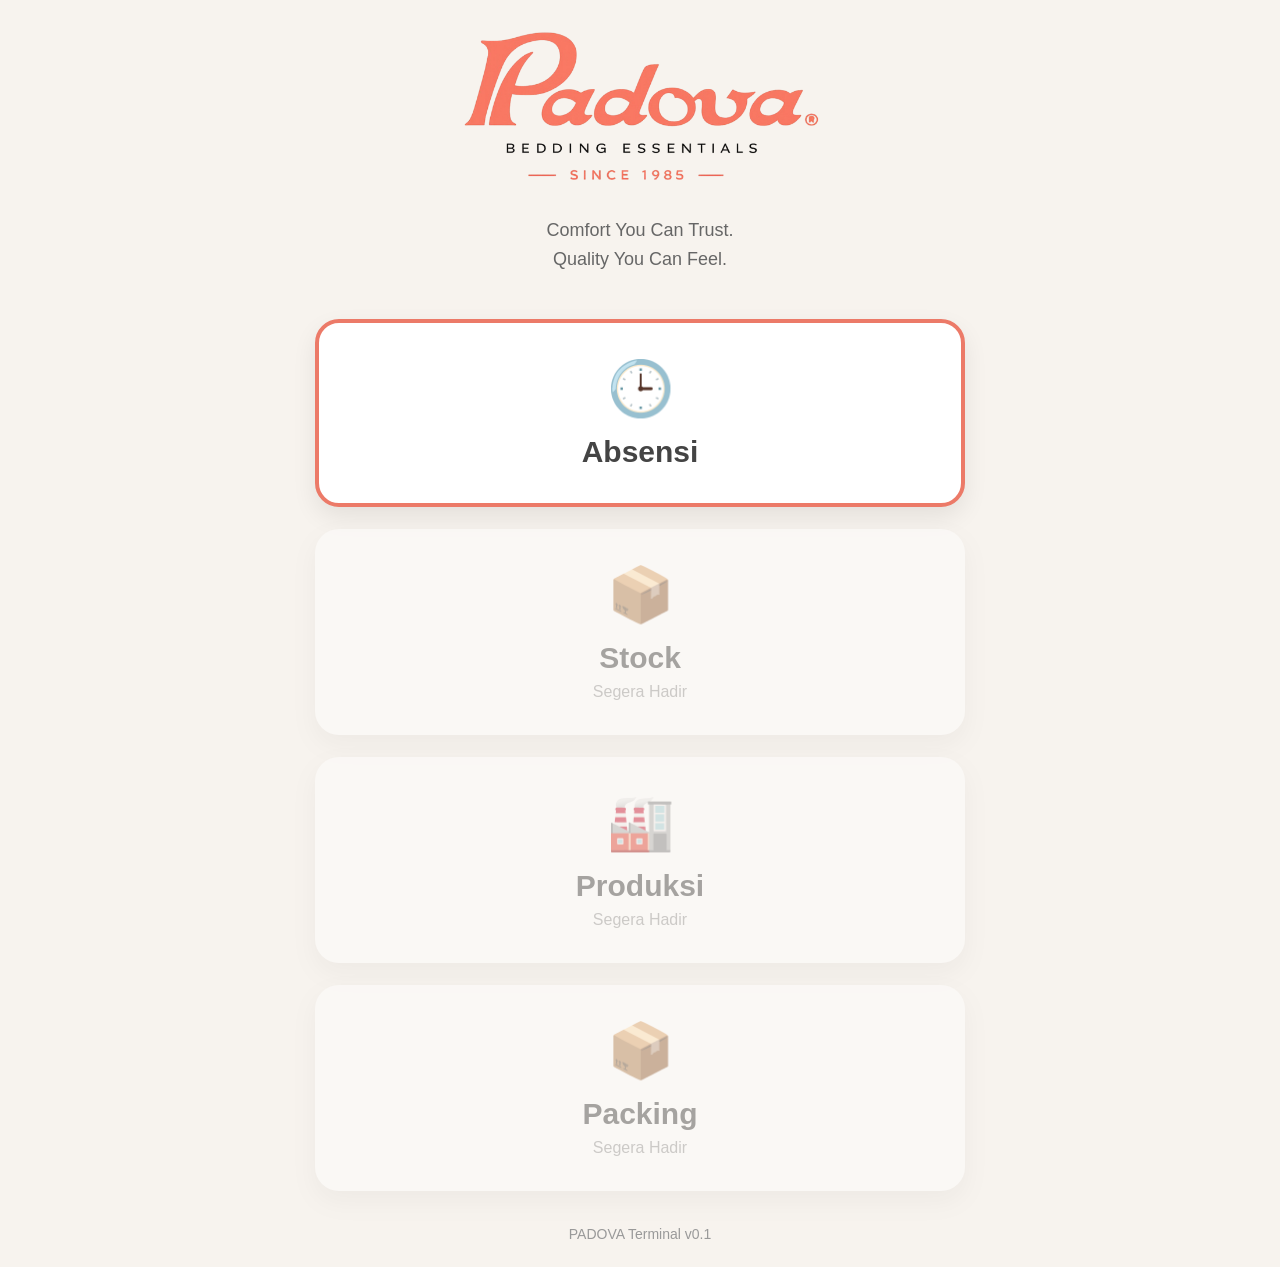
==== index.html @ 9daade7a "Update index.html" ====
<!DOCTYPE html>
<html lang="id">


<head>


<meta charset="UTF-8">


<meta name="viewport" content="width=device-width, initial-scale=1.0">


<title>PADOVA Terminal</title>


<link rel="stylesheet" href="style.css">


</head>


<body>


<div id="home" class="page active">


<div class="container">


<img src="Logo%20Primary.png" class="logo" id="padovaLogo" onclick="handleLogoTap()">


<div class="tagline">


Comfort You Can Trust.<br>
Quality You Can Feel.


</div>


<div class="card activeCard" onclick="showAttendance()">


<div class="icon">🕒</div>


<div class="title">Absensi</div>


</div>


<div class="card disabled">


<div class="icon">📦</div>


<div class="title">Stock</div>


<div class="subtitle">Segera Hadir</div>


</div>


<div class="card disabled">


<div class="icon">🏭</div>


<div class="title">Produksi</div>


<div class="subtitle">Segera Hadir</div>


</div>


<div class="card disabled">


<div class="icon">📦</div>


<div class="title">Packing</div>


<div class="subtitle">Segera Hadir</div>


</div>


<div class="version">


PADOVA Terminal v0.1


</div>


</div>


</div>


<div id="attendance" class="page">


<div class="container">


<div class="back" onclick="goHome()">


← Kembali


</div>


<h1>ABSENSI</h1>


<p id="attendanceInstruction" class="instruction">


Scan kartu karyawan kamu untuk memulai absensi.


</p>


<p id="attendanceHint" class="hint">


📸 Setelah scan, tetap diam beberapa detik agar kamera mengambil foto.


</p>


<div id="cameraBox" class="cameraBox">


<video id="cameraPreview" class="cameraPreview" autoplay muted playsinline></video>


<div id="countdownOverlay" class="countdownOverlay" hidden>3...</div>


<div id="cameraFallback" class="cameraFallback">


📷


</div>


<canvas id="selfieCanvas" hidden></canvas>


</div>


<p id="cameraStatus" class="cameraStatus">


Kamera belum aktif.


</p>


<div id="workflowPanel" class="workflowPanel" hidden>


<div id="workflowName" class="workflowName"></div>


<div id="workflowTitle" class="workflowTitle"></div>


<p id="workflowText" class="workflowText"></p>


</div>


<div id="qrResult" class="qrResult" hidden>


<div class="qrLabel">QR terbaca</div>


<div id="qrEmployeeId" class="qrEmployeeId">-</div>


<div class="attendanceActionBlock">


<div class="qrLabel">Status absensi</div>


<div id="attendanceAction" class="attendanceAction">-</div>


<div id="attendanceNote" class="attendanceNote">-</div>


</div>


</div>


</div>


</div>


<div id="adminDashboard" class="page">


<div class="container">


<div class="back" onclick="goHome()">


← Kembali


</div>


<h1>ADMIN</h1>


<p class="instruction">


Pusat kontrol PADOVA Terminal.


</p>


<div class="card disabled">


<div class="icon">👤</div>


<div class="title">Staff</div>


<div class="subtitle">Segera Hadir</div>


</div>


<div class="card disabled">


<div class="icon">📦</div>


<div class="title">Inventory</div>


<div class="subtitle">Segera Hadir</div>


</div>


<div class="card activeCard" onclick="showQrGenerator()">


<div class="icon">🏷</div>


<div class="title">QR Generator</div>


</div>


<div class="card disabled">


<div class="icon">⚙</div>


<div class="title">Settings</div>


<div class="subtitle">Segera Hadir</div>


</div>


</div>


</div>


<div id="qrGenerator" class="page">


<div class="container">


<div class="back" onclick="showAdminDashboard()">


← Kembali


</div>


<h1>QR GENERATOR</h1>


<p class="instruction">


Buat QR code untuk Staff atau Inventory.


</p>


<div id="qrTypeMenu">


<div class="card activeCard" onclick="showQrForm('staff')">


<div class="icon">👤</div>


<div class="title">Staff QR</div>


</div>


<div class="card activeCard" onclick="showQrForm('inventory')">


<div class="icon">📦</div>


<div class="title">Inventory QR</div>


</div>


</div>


<div id="qrFormPanel" class="qrFormPanel" hidden>


<div class="adminSectionHeader">


<button class="secondaryButton" type="button" onclick="showQrTypeMenu()">← Pilih Jenis QR</button>


</div>


<div id="staffQrFields" hidden>


<label class="formLabel" for="staffQrName">Nama</label>


<input id="staffQrName" class="formInput" type="text" autocomplete="off">


<label class="formLabel" for="staffQrId">Staff ID</label>


<input id="staffQrId" class="formInput" type="text" autocomplete="off">


<button class="primaryButton" type="button" onclick="generateStaffQr()">Generate QR</button>


</div>


<div id="inventoryQrFields" hidden>


<label class="formLabel" for="inventoryQrName">Nama Barang</label>


<input id="inventoryQrName" class="formInput" type="text" autocomplete="off">


<label class="formLabel" for="inventoryQrSku">SKU</label>


<input id="inventoryQrSku" class="formInput" type="text" autocomplete="off">


<button class="primaryButton" type="button" onclick="generateInventoryQr()">Generate QR</button>


</div>


<p id="qrGeneratorStatus" class="cameraStatus"></p>


<div id="qrPreviewPanel" class="qrPreviewPanel" hidden>


<canvas id="qrPreviewCanvas" class="qrPreviewCanvas"></canvas>


<div id="qrPreviewLabel" class="qrPreviewLabel"></div>


<button class="primaryButton" type="button" onclick="downloadGeneratedQr()">Download PNG</button>


</div>


</div>


</div>


</div>


<div id="adminPinModal" class="pinModal" hidden>


<div class="pinDialog">


<h2>Masukkan PIN Admin</h2>


<input id="adminPinInput" class="pinInput" type="password" inputmode="numeric" maxlength="4" autocomplete="off" placeholder="••••">


<p id="adminPinError" class="pinError" hidden>PIN salah.</p>


<div class="pinActions">


<button class="secondaryButton" type="button" onclick="closeAdminPinDialog()">Batal</button>


<button class="primaryButton" type="button" onclick="submitAdminPin()">Masuk</button>


</div>


</div>


</div>


<script src="script.js"></script>


</body>


</html>
---- style.css ----
*{
margin:0;
padding:0;
box-sizing:border-box;
font-family:Arial,sans-serif;
}


body{
background:#F7F3EE;
}


[hidden]{
display:none!important;
}


.page{
display:none;
min-height:100vh;
padding:25px;
justify-content:center;
align-items:center;
}


.page.active{
display:flex;
}


.container{
width:100%;
max-width:650px;
margin:auto;
text-align:center;
}


.logo{
display:block;
width:100%;
max-width:380px;
margin:0 auto 25px;
user-select:none;
}


.tagline{
margin-bottom:45px;
font-size:18px;
line-height:1.6;
color:#666;
}


.card{
background:#fff;
border-radius:24px;
padding:34px;
margin-bottom:22px;
box-shadow:0 10px 25px rgba(0,0,0,.08);
cursor:pointer;
transition:.2s;
}


.card:hover{
transform:translateY(-3px);
}


.activeCard{
border:4px solid #EC7A68;
}


.disabled{
opacity:.45;
pointer-events:none;
}


.icon{
font-size:54px;
margin-bottom:15px;
}


.title{
font-size:30px;
font-weight:bold;
color:#444;
}


.subtitle{
margin-top:8px;
color:#999;
}


.version{
margin-top:35px;
font-size:14px;
color:#999;
}


.back{
display:inline-block;
margin-bottom:35px;
font-size:18px;
font-weight:bold;
color:#EC7A68;
cursor:pointer;
}


h1{
margin-bottom:30px;
color:#444;
}


p{
font-size:20px;
color:#666;
}


.cameraBox{
margin-top:35px;
height:380px;
border:4px solid #EC7A68;
border-radius:24px;
position:relative;
overflow:hidden;
display:flex;
justify-content:center;
align-items:center;
background:#fff;
}


.cameraPreview{
width:100%;
height:100%;
object-fit:cover;
display:none;
background:#222;
}


.cameraPreview.active{
display:block;
}


.cameraFallback{
position:absolute;
inset:0;
display:flex;
justify-content:center;
align-items:center;
font-size:90px;
background:#fff;
}


.cameraFallback.hidden{
display:none;
}


.countdownOverlay{
position:absolute;
inset:0;
display:flex;
justify-content:center;
align-items:center;
font-size:110px;
font-weight:bold;
color:#fff;
background:rgba(0,0,0,.45);
z-index:2;
}


.cameraStatus{
margin-top:18px;
font-size:17px;
color:#888;
line-height:1.6;
}


.cameraStatus.error{
color:#EC7A68;
font-weight:bold;
}


.qrResult{
margin-top:22px;
padding:22px;
border-radius:24px;
background:#fff;
border:4px solid #EC7A68;
box-shadow:0 10px 25px rgba(0,0,0,.08);
}


.qrLabel{
font-size:16px;
font-weight:bold;
color:#888;
text-transform:uppercase;
letter-spacing:0;
margin-bottom:8px;
}


.qrEmployeeId{
font-size:34px;
font-weight:bold;
color:#444;
}


.attendanceActionBlock{
margin-top:20px;
padding-top:20px;
border-top:2px solid #F1E4DE;
}


.attendanceAction{
font-size:40px;
font-weight:bold;
color:#EC7A68;
}


.attendanceNote{
margin-top:8px;
font-size:17px;
color:#666;
line-height:1.5;
}


.workflowPanel{
margin-top:35px;
padding:28px;
border-radius:24px;
background:#fff;
border:4px solid #EC7A68;
box-shadow:0 10px 25px rgba(0,0,0,.08);
}


.workflowName{
font-size:28px;
font-weight:bold;
color:#444;
margin-bottom:16px;
}


.workflowName:empty{
display:none;
}


.workflowTitle{
font-size:30px;
font-weight:bold;
color:#EC7A68;
line-height:1.35;
margin-bottom:18px;
}


.workflowText{
font-size:21px;
color:#555;
line-height:1.6;
white-space:pre-line;
}
.instruction{


margin-top:15px;


font-size:24px;


font-weight:bold;


color:#444;


line-height:1.5;


}


.hint{


margin-top:18px;


font-size:17px;


color:#888;


line-height:1.6;


}


.primaryButton,
.secondaryButton{
width:100%;
border:0;
border-radius:24px;
padding:20px 24px;
font-size:22px;
font-weight:bold;
cursor:pointer;
margin-top:18px;
}


.primaryButton{
background:#EC7A68;
color:#fff;
}


.secondaryButton{
background:#fff;
color:#EC7A68;
border:3px solid #EC7A68;
}


.adminSectionHeader{
margin-bottom:22px;
}


.qrFormPanel{
margin-top:28px;
padding:28px;
border-radius:24px;
background:#fff;
box-shadow:0 10px 25px rgba(0,0,0,.08);
text-align:left;
}


.formLabel{
display:block;
margin:18px 0 8px;
font-size:18px;
font-weight:bold;
color:#444;
}


.formInput{
width:100%;
border:3px solid #E7D8D1;
border-radius:18px;
padding:18px;
font-size:24px;
color:#444;
background:#fff;
}


.formInput:focus{
outline:none;
border-color:#EC7A68;
}


.qrPreviewPanel{
margin-top:26px;
padding-top:24px;
border-top:2px solid #F1E4DE;
text-align:center;
}


.qrPreviewCanvas{
width:100%;
max-width:320px;
height:auto;
background:#fff;
border:3px solid #F1E4DE;
border-radius:18px;
padding:16px;
}


.qrPreviewLabel{
margin-top:14px;
font-size:28px;
font-weight:bold;
color:#444;
word-break:break-word;
}


.pinModal{
position:fixed;
inset:0;
z-index:10;
display:flex;
align-items:center;
justify-content:center;
background:rgba(0,0,0,.35);
padding:25px;
}


.pinDialog{
width:100%;
max-width:420px;
padding:30px;
border-radius:24px;
background:#F7F3EE;
text-align:center;
box-shadow:0 20px 45px rgba(0,0,0,.22);
}


.pinDialog h2{
font-size:28px;
color:#444;
margin-bottom:22px;
}


.pinInput{
width:100%;
border:4px solid #EC7A68;
border-radius:24px;
padding:20px;
font-size:34px;
font-weight:bold;
text-align:center;
letter-spacing:0;
color:#444;
background:#fff;
}


.pinInput:focus{
outline:none;
}


.pinError{
margin-top:16px;
font-size:18px;
font-weight:bold;
color:#EC7A68;
}


.pinActions{
display:grid;
grid-template-columns:1fr 1fr;
gap:14px;
margin-top:10px;
}


.pinActions .primaryButton,
.pinActions .secondaryButton{
margin-top:18px;
padding:18px;
font-size:20px;
}
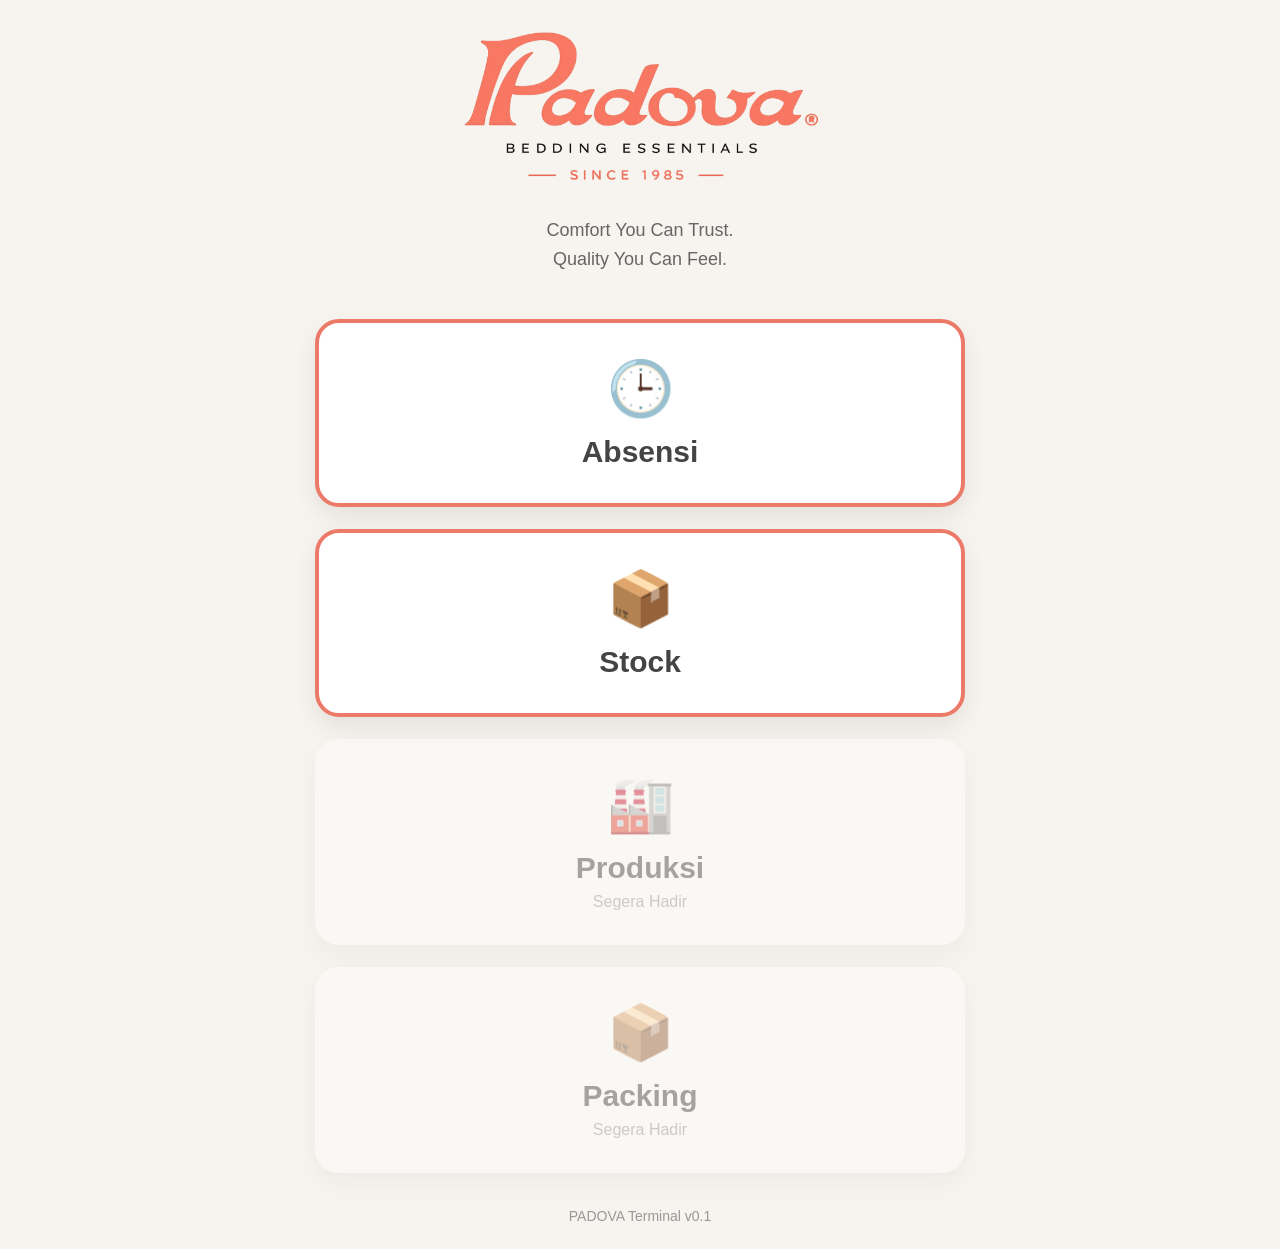
==== commit 2f2de2a1: "Update index.html" ====
--- a/index.html
+++ b/index.html
@@ -54,13 +54,40 @@
 </div>
 
 
+<div class="card activeCard" onclick="showStock()">
+
+
+<div class="icon">📦</div>
+
+
+<div class="title">Stock</div>
+
+
+</div>
+
+
 <div class="card disabled">
 
 
+<div class="icon">🏭</div>
+
+
+<div class="title">Produksi</div>
+
+
+<div class="subtitle">Segera Hadir</div>
+
+
+</div>
+
+
+<div class="card disabled">
+
+
 <div class="icon">📦</div>
 
 
-<div class="title">Stock</div>
+<div class="title">Packing</div>
 
 
 <div class="subtitle">Segera Hadir</div>
@@ -69,13 +96,310 @@
 </div>
 
 
+<div class="version">
+
+
+PADOVA Terminal v0.1
+
+
+</div>
+
+
+</div>
+
+
+</div>
+
+
+<div id="attendance" class="page">
+
+
+<div class="container">
+
+
+<div class="back" onclick="goHome()">
+
+
+← Kembali
+
+
+</div>
+
+
+<h1>ABSENSI</h1>
+
+
+<p id="attendanceInstruction" class="instruction">
+
+
+Scan kartu karyawan kamu untuk memulai absensi.
+
+
+</p>
+
+
+<p id="attendanceHint" class="hint">
+
+
+📸 Setelah scan, tetap diam beberapa detik agar kamera mengambil foto.
+
+
+</p>
+
+
+<div id="cameraBox" class="cameraBox">
+
+
+<video id="cameraPreview" class="cameraPreview" autoplay muted playsinline></video>
+
+
+<div id="countdownOverlay" class="countdownOverlay" hidden>3...</div>
+
+
+<div id="cameraFallback" class="cameraFallback">
+
+
+📷
+
+
+</div>
+
+
+<canvas id="selfieCanvas" hidden></canvas>
+
+
+</div>
+
+
+<p id="cameraStatus" class="cameraStatus">
+
+
+Kamera belum aktif.
+
+
+</p>
+
+
+<div id="workflowPanel" class="workflowPanel" hidden>
+
+
+<div id="workflowName" class="workflowName"></div>
+
+
+<div id="workflowTitle" class="workflowTitle"></div>
+
+
+<p id="workflowText" class="workflowText"></p>
+
+
+</div>
+
+
+<div id="qrResult" class="qrResult" hidden>
+
+
+<div class="qrLabel">QR terbaca</div>
+
+
+<div id="qrEmployeeId" class="qrEmployeeId">-</div>
+
+
+<div class="attendanceActionBlock">
+
+
+<div class="qrLabel">Status absensi</div>
+
+
+<div id="attendanceAction" class="attendanceAction">-</div>
+
+
+<div id="attendanceNote" class="attendanceNote">-</div>
+
+
+</div>
+
+
+</div>
+
+
+</div>
+
+
+</div>
+
+
+<div id="stock" class="page">
+
+
+<div class="container">
+
+
+<div class="back" onclick="goHome()">
+
+
+← Kembali
+
+
+</div>
+
+
+<h1>STOCK</h1>
+
+
+<p id="stockInstruction" class="instruction">
+
+
+Scan QR barang untuk mulai update stock.
+
+
+</p>
+
+
+<div id="stockCameraBox" class="cameraBox">
+
+
+<video id="stockCameraPreview" class="cameraPreview" autoplay muted playsinline></video>
+
+
+<div id="stockCameraFallback" class="cameraFallback">
+
+
+📦
+
+
+</div>
+
+
+</div>
+
+
+<p id="stockStatus" class="cameraStatus">
+
+
+Kamera belum aktif.
+
+
+</p>
+
+
+<div id="stockItemPanel" class="stockItemPanel" hidden>
+
+
+<div id="stockItemName" class="stockItemName">-</div>
+
+
+<div id="stockItemSku" class="stockItemSku">-</div>
+
+
+<div class="stockCurrentBlock">
+
+
+<div class="qrLabel">Stok Saat Ini</div>
+
+
+<div id="stockCurrentQty" class="stockCurrentQty">0 pcs</div>
+
+
+</div>
+
+
+<div class="stockQuantityBox">
+
+
+<div class="qrLabel">Jumlah</div>
+
+
+<div id="stockQuantityValue" class="stockQuantityValue">0</div>
+
+
+<div class="stockQuantityControls">
+
+
+<button type="button" class="quantityButton" onpointerdown="startStockQuantityHold(-10)" onpointerup="stopStockQuantityHold()" onpointerleave="stopStockQuantityHold()" onpointercancel="stopStockQuantityHold()">-10</button>
+
+
+<button type="button" class="quantityButton" onpointerdown="startStockQuantityHold(-1)" onpointerup="stopStockQuantityHold()" onpointerleave="stopStockQuantityHold()" onpointercancel="stopStockQuantityHold()">-1</button>
+
+
+<button type="button" class="quantityButton" onpointerdown="startStockQuantityHold(1)" onpointerup="stopStockQuantityHold()" onpointerleave="stopStockQuantityHold()" onpointercancel="stopStockQuantityHold()">+1</button>
+
+
+<button type="button" class="quantityButton" onpointerdown="startStockQuantityHold(10)" onpointerup="stopStockQuantityHold()" onpointerleave="stopStockQuantityHold()" onpointercancel="stopStockQuantityHold()">+10</button>
+
+
+</div>
+
+
+</div>
+
+
+<div class="stockActionGrid">
+
+
+<button type="button" class="stockActionButton stockInButton" onclick="handleStockAction('masuk')">🟢 MASUK</button>
+
+
+<button type="button" class="stockActionButton stockOutButton" onclick="handleStockAction('keluar')">🔴 KELUAR</button>
+
+
+</div>
+
+
+</div>
+
+
+<div id="stockSuccessPanel" class="workflowPanel" hidden>
+
+
+<div id="stockSuccessTitle" class="workflowTitle"></div>
+
+
+<p id="stockSuccessText" class="workflowText"></p>
+
+
+</div>
+
+
+</div>
+
+
+</div>
+
+
+<div id="adminDashboard" class="page">
+
+
+<div class="container">
+
+
+<div class="back" onclick="goHome()">
+
+
+← Kembali
+
+
+</div>
+
+
+<h1>ADMIN</h1>
+
+
+<p class="instruction">
+
+
+Pusat kontrol PADOVA Terminal.
+
+
+</p>
+
+
 <div class="card disabled">
 
 
-<div class="icon">🏭</div>
-
-
-<div class="title">Produksi</div>
+<div class="icon">👤</div>
+
+
+<div class="title">Staff</div>
 
 
 <div class="subtitle">Segera Hadir</div>
@@ -90,7 +414,7 @@
 <div class="icon">📦</div>
 
 
-<div class="title">Packing</div>
+<div class="title">Inventory</div>
 
 
 <div class="subtitle">Segera Hadir</div>
@@ -99,28 +423,46 @@
 </div>
 
 
-<div class="version">
-
-
-PADOVA Terminal v0.1
-
-
-</div>
-
-
-</div>
-
-
-</div>
-
-
-<div id="attendance" class="page">
+<div class="card activeCard" onclick="showQrGenerator()">
+
+
+<div class="icon">🏷</div>
+
+
+<div class="title">QR Generator</div>
+
+
+</div>
+
+
+<div class="card disabled">
+
+
+<div class="icon">⚙</div>
+
+
+<div class="title">Settings</div>
+
+
+<div class="subtitle">Segera Hadir</div>
+
+
+</div>
+
+
+</div>
+
+
+</div>
+
+
+<div id="qrGenerator" class="page">
 
 
 <div class="container">
 
 
-<div class="back" onclick="goHome()">
+<div class="back" onclick="showAdminDashboard()">
 
 
 ← Kembali
@@ -129,246 +471,39 @@
 </div>
 
 
-<h1>ABSENSI</h1>
-
-
-<p id="attendanceInstruction" class="instruction">
-
-
-Scan kartu karyawan kamu untuk memulai absensi.
+<h1>QR GENERATOR</h1>
+
+
+<p class="instruction">
+
+
+Buat QR code untuk Staff atau Inventory.
 
 
 </p>
 
 
-<p id="attendanceHint" class="hint">
-
-
-📸 Setelah scan, tetap diam beberapa detik agar kamera mengambil foto.
-
-
-</p>
-
-
-<div id="cameraBox" class="cameraBox">
-
-
-<video id="cameraPreview" class="cameraPreview" autoplay muted playsinline></video>
-
-
-<div id="countdownOverlay" class="countdownOverlay" hidden>3...</div>
-
-
-<div id="cameraFallback" class="cameraFallback">
-
-
-📷
-
-
-</div>
-
-
-<canvas id="selfieCanvas" hidden></canvas>
-
-
-</div>
-
-
-<p id="cameraStatus" class="cameraStatus">
-
-
-Kamera belum aktif.
-
-
-</p>
-
-
-<div id="workflowPanel" class="workflowPanel" hidden>
-
-
-<div id="workflowName" class="workflowName"></div>
-
-
-<div id="workflowTitle" class="workflowTitle"></div>
-
-
-<p id="workflowText" class="workflowText"></p>
-
-
-</div>
-
-
-<div id="qrResult" class="qrResult" hidden>
-
-
-<div class="qrLabel">QR terbaca</div>
-
-
-<div id="qrEmployeeId" class="qrEmployeeId">-</div>
-
-
-<div class="attendanceActionBlock">
-
-
-<div class="qrLabel">Status absensi</div>
-
-
-<div id="attendanceAction" class="attendanceAction">-</div>
-
-
-<div id="attendanceNote" class="attendanceNote">-</div>
-
-
-</div>
-
-
-</div>
-
-
-</div>
-
-
-</div>
-
-
-<div id="adminDashboard" class="page">
-
-
-<div class="container">
-
-
-<div class="back" onclick="goHome()">
-
-
-← Kembali
-
-
-</div>
-
-
-<h1>ADMIN</h1>
-
-
-<p class="instruction">
-
-
-Pusat kontrol PADOVA Terminal.
-
-
-</p>
-
-
-<div class="card disabled">
+<div id="qrTypeMenu">
+
+
+<div class="card activeCard" onclick="showQrForm('staff')">
 
 
 <div class="icon">👤</div>
 
 
-<div class="title">Staff</div>
-
-
-<div class="subtitle">Segera Hadir</div>
-
-
-</div>
-
-
-<div class="card disabled">
+<div class="title">Staff QR</div>
+
+
+</div>
+
+
+<div class="card activeCard" onclick="showQrForm('inventory')">
 
 
 <div class="icon">📦</div>
 
 
-<div class="title">Inventory</div>
-
-
-<div class="subtitle">Segera Hadir</div>
-
-
-</div>
-
-
-<div class="card activeCard" onclick="showQrGenerator()">
-
-
-<div class="icon">🏷</div>
-
-
-<div class="title">QR Generator</div>
-
-
-</div>
-
-
-<div class="card disabled">
-
-
-<div class="icon">⚙</div>
-
-
-<div class="title">Settings</div>
-
-
-<div class="subtitle">Segera Hadir</div>
-
-
-</div>
-
-
-</div>
-
-
-</div>
-
-
-<div id="qrGenerator" class="page">
-
-
-<div class="container">
-
-
-<div class="back" onclick="showAdminDashboard()">
-
-
-← Kembali
-
-
-</div>
-
-
-<h1>QR GENERATOR</h1>
-
-
-<p class="instruction">
-
-
-Buat QR code untuk Staff atau Inventory.
-
-
-</p>
-
-
-<div id="qrTypeMenu">
-
-
-<div class="card activeCard" onclick="showQrForm('staff')">
-
-
-<div class="icon">👤</div>
-
-
-<div class="title">Staff QR</div>
-
-
-</div>
-
-
-<div class="card activeCard" onclick="showQrForm('inventory')">
-
-
-<div class="icon">📦</div>
-
-
 <div class="title">Inventory QR</div>
 
 
